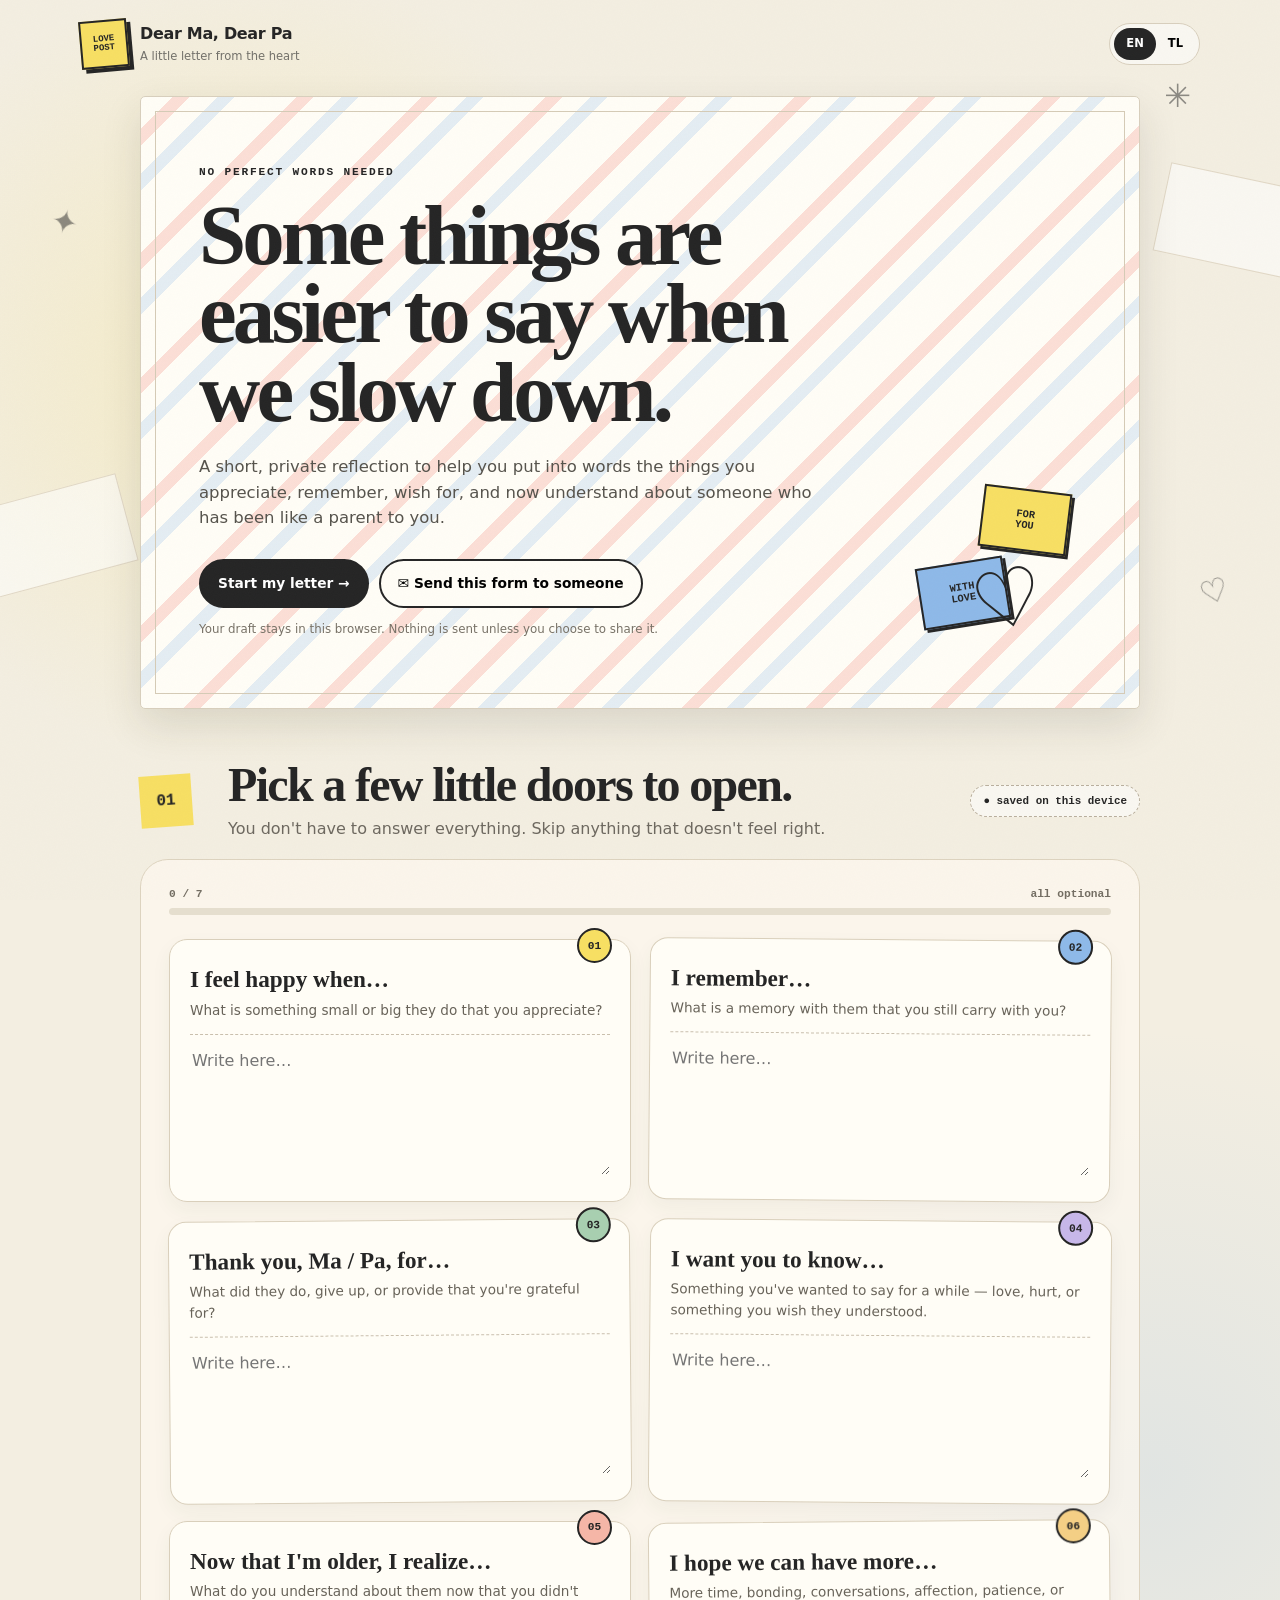
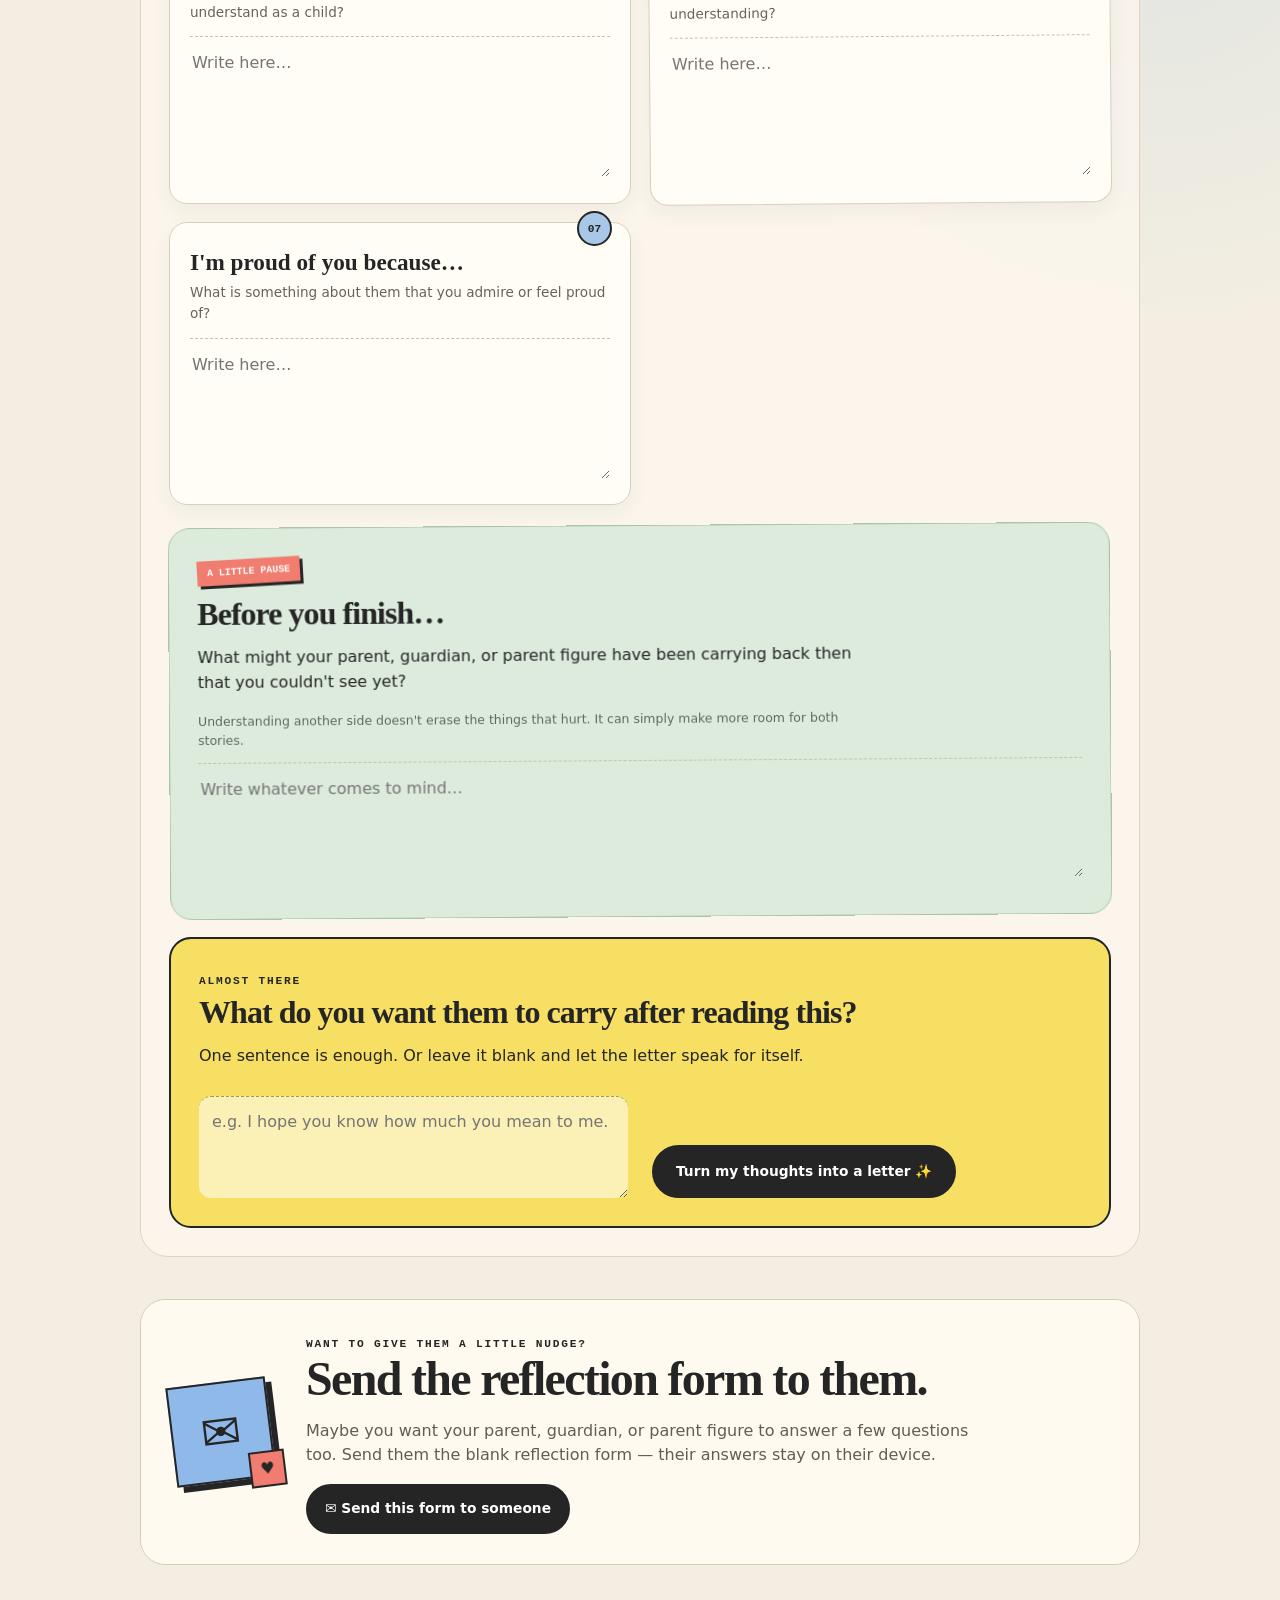
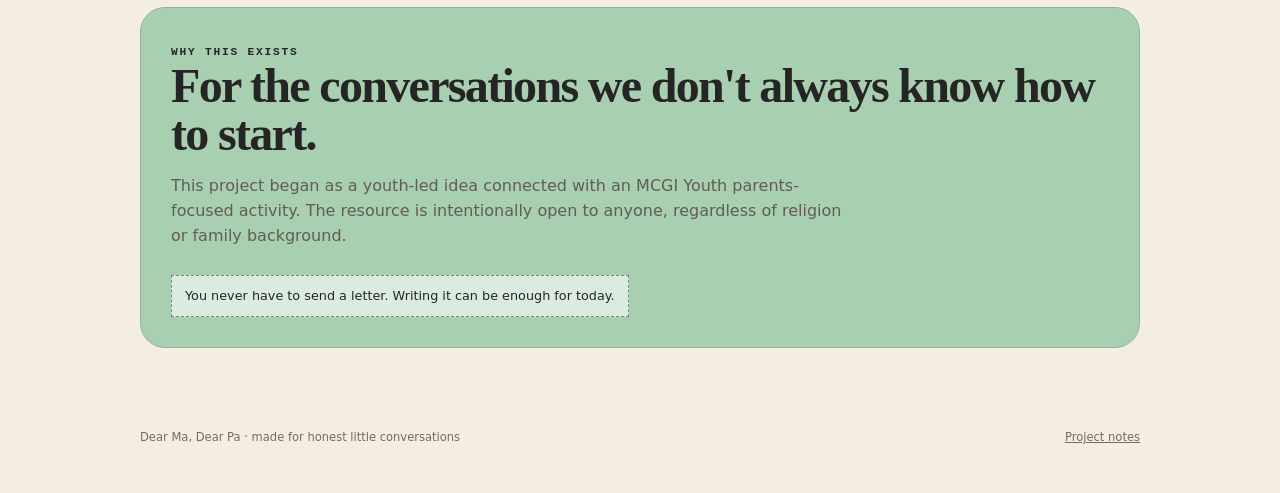
==== index.html @ 89ff3e41 "Add files via upload" ====
<!doctype html>
<html lang="en">
<head>
  <meta charset="utf-8" />
  <meta name="viewport" content="width=device-width, initial-scale=1" />
  <meta name="theme-color" content="#f7df63" />
  <meta name="description" content="A playful guided reflection for writing a heartfelt letter to a parent, guardian, or parent figure." />
  <title>Dear Ma, Dear Pa — a little letter from the heart</title>
  <link rel="stylesheet" href="styles.css" />

<style>
@media print {
  @page { size: A4; margin: 18mm; }
  html, body { background: #fff !important; color: #111 !important; }
  body * { visibility: hidden !important; }
  #result, #result *, .result-section, .result-section * { visibility: visible !important; }
  #result, .result-section {
    position: absolute !important;
    inset: 0 !important;
    width: 100% !important;
    margin: 0 !important;
    padding: 0 !important;
    background: #fff !important;
    border: 0 !important;
    box-shadow: none !important;
  }
  #result .result-head, #result .result-actions, #result .actions,
  .result-section .result-head, .result-section .result-actions, .result-section .actions {
    display: none !important;
  }
  .letter-paper, #letterOutput {
    display: block !important;
    width: 100% !important;
    min-height: 0 !important;
    margin: 0 !important;
    padding: 8mm 4mm !important;
    border: 0 !important;
    box-shadow: none !important;
    background: #fff !important;
    font-size: 12.5pt !important;
    line-height: 1.7 !important;
  }
}
</style>

</head>
<body>
  <div class="paper-scrap scrap-a"></div>
  <div class="paper-scrap scrap-b"></div>
  <div class="doodle doodle-star">✦</div>
  <div class="doodle doodle-heart">♡</div>
  <div class="doodle doodle-spark">✳</div>

  <header class="topbar">
    <a class="brand" href="#" aria-label="Dear Ma Dear Pa home">
      <span class="brand-stamp">LOVE<br>POST</span>
      <span>
        <strong>Dear Ma, Dear Pa</strong>
        <small>A little letter from the heart</small>
      </span>
    </a>
    <div class="lang-toggle" role="group" aria-label="Language">
      <button class="lang-btn active" data-lang="en">EN</button>
      <button class="lang-btn" data-lang="tl">TL</button>
    </div>
  </header>

  <main>
    <section class="hero postcard">
      <div class="postcard-lines"></div>
      <div class="hero-copy">
        <p class="eyebrow" data-i18n="eyebrow">NO PERFECT WORDS NEEDED</p>
        <h1 data-i18n="heroTitle">Some things are easier to say when we slow down.</h1>
        <p class="hero-sub" data-i18n="heroSub">
          A short, private reflection to help you put into words the things you appreciate,
          remember, wish for, and now understand about someone who has been like a parent to you.
        </p>
        <div class="hero-actions">
          <button class="btn btn-dark" id="startBtn" data-i18n="start">Start my letter →</button>
          <button class="btn btn-paper" id="shareFormBtn">✉ <span data-i18n="shareForm">Send this form to someone</span></button>
        </div>
        <p class="tiny-note" data-i18n="privacyNote">Your draft stays in this browser. Nothing is sent unless you choose to share it.</p>
      </div>
      <div class="stamp-stack" aria-hidden="true">
        <div class="mini-stamp stamp-yellow">FOR<br>YOU</div>
        <div class="mini-stamp stamp-blue">WITH<br>LOVE</div>
        <div class="scribble">♡</div>
      </div>
    </section>

    <section class="how-it-works">
      <div class="section-label">01</div>
      <div>
        <h2 data-i18n="howTitle">Pick a few little doors to open.</h2>
        <p data-i18n="howSub">You don't have to answer everything. Skip anything that doesn't feel right.</p>
      </div>
      <div class="save-pill">● <span data-i18n="savedLocally">saved on this device</span></div>
    </section>

    <section class="letter-section" id="letter">
      <div class="progress-wrap">
        <div class="progress-meta">
          <span id="progressText">0 / 7</span>
          <span data-i18n="optional">all optional</span>
        </div>
        <div class="progress"><span id="progressBar"></span></div>
      </div>

      <form id="reflectionForm" novalidate>
        <div id="promptGrid"></div>

        <div class="perspective-card">
          <div class="sticker">A LITTLE PAUSE</div>
          <h2 data-i18n="pauseTitle">Before you finish…</h2>
          <p data-i18n="pauseText">
            What might your parent, guardian, or parent figure have been carrying back then
            that you couldn't see yet?
          </p>
          <p class="soft-note" data-i18n="pauseNote">
            Understanding another side doesn't erase the things that hurt. It can simply make more room for both stories.
          </p>
          <textarea id="perspective" rows="4" maxlength="900" placeholder="Write whatever comes to mind…"></textarea>
        </div>

        <div class="finish-card">
          <div class="finish-copy">
            <span class="eyebrow" data-i18n="almost">ALMOST THERE</span>
            <h2 data-i18n="finishTitle">What do you want them to carry after reading this?</h2>
            <p data-i18n="finishSub">One sentence is enough. Or leave it blank and let the letter speak for itself.</p>
          </div>
          <textarea id="closing" rows="3" maxlength="500" placeholder="e.g. I hope you know how much you mean to me."></textarea>
          <button class="btn btn-dark big" type="button" id="makeLetterBtn" data-i18n="makeLetter">Turn my thoughts into a letter ✨</button>
        </div>
      </form>
    </section>

    <section class="result-section hidden" id="result">
      <div class="result-head">
        <div>
          <span class="eyebrow" data-i18n="yourLetter">YOUR LETTER</span>
          <h2 data-i18n="resultTitle">A few honest words, in your own voice.</h2>
        </div>
        <button class="text-btn" id="editBtn" data-i18n="edit">← Edit</button>
      </div>

      <article class="letter-paper" id="letterPaper">
        <div class="postmark">FROM<br>THE<br>HEART</div>
        <p id="letterGreeting" class="letter-greeting"></p>
        <div id="letterBody"></div>
        <p id="letterClosing" class="letter-closing"></p>
      </article>

      <div class="result-actions">
        <button class="btn btn-dark" id="copyBtn" data-i18n="copy">Copy letter</button>
        <button class="btn btn-ghost" id="printBtn" type="button">Print letter</button>
        <button class="btn btn-paper" id="shareLetterBtn">✦ <span data-i18n="shareLetter">Share letter</span></button>
        <button class="btn btn-paper" id="emailBtn">✉ <span data-i18n="emailLetter">Open email</span></button>
        <button class="btn btn-ghost" id="clearBtn" data-i18n="clear">Clear draft</button>
      </div>
      <p class="tiny-note centered" data-i18n="sendNote">Sharing uses your device's share/email options. The site does not send your letter by itself.</p>
    </section>

    <section class="send-card">
      <div class="send-illustration" aria-hidden="true">
        <span>✉</span>
        <i>♥</i>
      </div>
      <div>
        <span class="eyebrow" data-i18n="sendEyebrow">WANT TO GIVE THEM A LITTLE NUDGE?</span>
        <h2 data-i18n="sendTitle">Send the reflection form to them.</h2>
        <p data-i18n="sendText">
          Maybe you want your parent, guardian, or parent figure to answer a few questions too.
          Send them the blank reflection form — their answers stay on their device.
        </p>
        <button class="btn btn-dark" id="shareFormBtn2">✉ <span data-i18n="shareForm">Send this form to someone</span></button>
      </div>
    </section>

    <section class="about-card">
      <span class="eyebrow" data-i18n="whyEyebrow">WHY THIS EXISTS</span>
      <h2 data-i18n="whyTitle">For the conversations we don't always know how to start.</h2>
      <p data-i18n="whyText">
        This project began as a youth-led idea connected with an MCGI Youth parents-focused activity.
        The resource is intentionally open to anyone, regardless of religion or family background.
      </p>
      <div class="about-note" data-i18n="whyNote">
        You never have to send a letter. Writing it can be enough for today.
      </div>
    </section>
  </main>

  <footer>
    <p>Dear Ma, Dear Pa · <span data-i18n="footerText">made for honest little conversations</span></p>
    <p class="footer-links">
      <a href="README.md">Project notes</a>
    </p>
  </footer>

  <div class="toast" id="toast" role="status" aria-live="polite"></div>
  <script src="app.js"></script>

<script>
document.addEventListener("DOMContentLoaded", function () {
  const printBtn = document.getElementById("printBtn");
  if (printBtn) {
    printBtn.addEventListener("click", function () {
      window.print();
    });
  }
});
</script>

</body>
</html>
---- styles.css ----
:root {
  --ink: #252525;
  --paper: #fffdf6;
  --cream: #f7f1df;
  --yellow: #f7df63;
  --coral: #f07d70;
  --blue: #8eb9e8;
  --green: #a8cfb0;
  --lavender: #c7b7e9;
  --line: #d8cfbd;
  --shadow: 0 16px 40px rgba(45, 42, 33, .12);
  --radius: 22px;
}

* { box-sizing: border-box; }
html { scroll-behavior: smooth; }
body {
  margin: 0;
  color: var(--ink);
  background:
    radial-gradient(circle at 20% 10%, rgba(247,223,99,.22), transparent 25rem),
    radial-gradient(circle at 90% 40%, rgba(142,185,232,.18), transparent 28rem),
    #f3eee1;
  font-family: Inter, ui-sans-serif, system-ui, -apple-system, BlinkMacSystemFont, "Segoe UI", sans-serif;
  line-height: 1.55;
}
body:before {
  content: "";
  position: fixed; inset: 0; pointer-events: none; opacity: .12;
  background-image: url("data:image/svg+xml,%3Csvg width='120' height='120' xmlns='http://www.w3.org/2000/svg'%3E%3Cfilter id='n'%3E%3CfeTurbulence type='fractalNoise' baseFrequency='.85' numOctaves='2' stitchTiles='stitch'/%3E%3C/filter%3E%3Crect width='100%25' height='100%25' filter='url(%23n)' opacity='.18'/%3E%3C/svg%3E");
  z-index: 20;
}
button, textarea { font: inherit; }
button { cursor: pointer; }

.topbar {
  width: min(1120px, calc(100% - 32px));
  margin: 20px auto 0;
  display: flex; justify-content: space-between; align-items: center; gap: 20px;
}
.brand { display: flex; align-items: center; gap: 12px; color: inherit; text-decoration: none; }
.brand strong { display:block; font-size: 1rem; letter-spacing: -.02em; }
.brand small { display:block; font-size: .72rem; opacity:.62; margin-top:2px; }
.brand-stamp {
  width: 48px; height: 48px; display:grid; place-items:center; text-align:center;
  border: 2px solid var(--ink); transform: rotate(-5deg);
  background: var(--yellow); font: 800 .56rem/1.05 ui-monospace, SFMono-Regular, monospace;
  box-shadow: 4px 4px 0 var(--ink);
}
.lang-toggle {
  display:flex; background:#fff8; border:1px solid #d8cfbd; border-radius:999px; padding:4px;
}
.lang-btn {
  border:0; background:transparent; padding:7px 12px; border-radius:999px; font-size:.72rem; font-weight:800;
}
.lang-btn.active { background:var(--ink); color:white; }

main { width:min(1000px, calc(100% - 32px)); margin: 28px auto 70px; }
.postcard {
  position:relative; min-height: 500px; overflow:hidden; padding: 58px;
  border: 1px solid #d8cfbd; border-radius: 5px; box-shadow: var(--shadow);
  background: var(--paper);
}
.postcard:before {
  content:""; position:absolute; inset:0;
  background: repeating-linear-gradient(135deg, transparent 0 22px, rgba(240,125,112,.85) 22px 34px, transparent 34px 54px, rgba(142,185,232,.85) 54px 66px, transparent 66px 88px);
  opacity:.28; clip-path: inset(0 0 0 0);
  pointer-events:none;
}
.postcard:after {
  content:""; position:absolute; inset:14px; border:1px solid #d5cbb6; pointer-events:none;
}
.hero-copy { position:relative; z-index:2; max-width:680px; }
.eyebrow { font: 800 .7rem/1.2 ui-monospace, SFMono-Regular, monospace; letter-spacing:.16em; }
.hero h1, h1 {
  font-family: Georgia, "Times New Roman", serif; font-weight:700; letter-spacing:-.045em;
}
.hero h1 { font-size:clamp(2.7rem, 7vw, 5.3rem); line-height:.93; margin:16px 0 22px; max-width:760px; }
.hero-sub { max-width:620px; font-size:1.03rem; color:#56534c; }
.hero-actions, .result-actions { display:flex; flex-wrap:wrap; gap:10px; margin-top:28px; }
.btn {
  border:2px solid var(--ink); border-radius:999px; padding:12px 17px; font-weight:800; font-size:.86rem;
  transition:transform .16s ease, box-shadow .16s ease, background .16s ease;
}
.btn:hover { transform:translate(-2px,-2px); box-shadow:4px 4px 0 var(--ink); }
.btn-dark { background:var(--ink); color:white; }
.btn-paper { background:#fffdf6; }
.btn-ghost { border:1px solid #bbb3a4; background:transparent; color:#5d594f; }
.btn.big { padding:14px 22px; margin-top:10px; }
.tiny-note { font-size:.74rem; color:#777166; margin-top:12px; }
.centered { text-align:center; }
.stamp-stack { position:absolute; right:70px; bottom:54px; width:150px; height:170px; z-index:2; }
.mini-stamp { position:absolute; width:88px; height:62px; display:grid; place-items:center; text-align:center; border:2px solid var(--ink); font:800 .65rem/1.05 ui-monospace, monospace; box-shadow:3px 3px 0 var(--ink); }
.stamp-yellow { background:var(--yellow); transform:rotate(7deg); right:0; top:5px; }
.stamp-blue { background:var(--blue); transform:rotate(-9deg); left:0; bottom:30px; }
.scribble { position:absolute; right:25px; bottom:-8px; font-size:5rem; transform:rotate(-12deg); }

.how-it-works {
  margin:52px 0 18px; display:grid; grid-template-columns:70px 1fr auto; gap:18px; align-items:center;
}
.section-label { font:800 1rem ui-monospace,monospace; background:var(--yellow); width:52px; height:52px; display:grid; place-items:center; transform:rotate(-4deg); }
.how-it-works h2, .send-card h2, .about-card h2 { margin:0; font-family:Georgia,serif; font-size:clamp(1.8rem,4vw,3rem); line-height:1; letter-spacing:-.035em; }
.how-it-works p { margin:.45rem 0 0; color:#6d685f; }
.save-pill { font:800 .68rem ui-monospace,monospace; padding:9px 12px; border:1px dashed #b9af9d; border-radius:999px; background:#fff8; }

.letter-section { background:#fffaf0aa; border:1px solid #ddd3bf; border-radius:28px; padding:28px; }
.progress-meta { display:flex; justify-content:space-between; font:700 .7rem ui-monospace,monospace; color:#736d62; }
.progress { height:7px; background:#e5dece; border-radius:99px; overflow:hidden; margin-top:8px; }
.progress span { display:block; height:100%; width:0; background:var(--coral); transition:width .25s ease; }

#promptGrid { display:grid; grid-template-columns:repeat(2, minmax(0,1fr)); gap:18px; margin-top:24px; }
.prompt-card {
  position:relative; background:var(--paper); border:1px solid #d9cfbb; border-radius:18px; padding:23px 20px 18px;
  box-shadow: 0 8px 20px rgba(45,42,33,.05);
}
.prompt-card:nth-child(2n) { transform:rotate(.5deg); }
.prompt-card:nth-child(3n) { transform:rotate(-.5deg); }
.prompt-number {
  position:absolute; top:-12px; right:18px; width:35px; height:35px; border-radius:50%;
  display:grid; place-items:center; background:var(--yellow); border:2px solid var(--ink); font:800 .7rem ui-monospace,monospace;
}
.prompt-card:nth-child(2) .prompt-number { background:var(--blue); }
.prompt-card:nth-child(3) .prompt-number { background:var(--green); }
.prompt-card:nth-child(4) .prompt-number { background:var(--lavender); }
.prompt-card:nth-child(5) .prompt-number { background:#f5b6a7; }
.prompt-card:nth-child(6) .prompt-number { background:#f4cf85; }
.prompt-card:nth-child(7) .prompt-number { background:#a9c7e7; }
.prompt-title { font:800 1.45rem/1.05 Georgia,serif; margin:4px 0 8px; }
.prompt-hint { margin:0 0 13px; color:#686359; font-size:.85rem; }
.prompt-card textarea, .perspective-card textarea, .finish-card textarea {
  width:100%; resize:vertical; min-height:120px; border:0; border-top:1px dashed #c9bfad; padding:14px 2px 2px;
  background:transparent; outline:none; color:var(--ink);
}
.prompt-card textarea:focus, .perspective-card textarea:focus, .finish-card textarea:focus { border-top-color:var(--ink); }

.perspective-card {
  position:relative; margin-top:20px; padding:28px; border-radius:22px; background:#dcebdc; border:1px solid #abc4ae;
  transform:rotate(-.4deg);
}
.sticker {
  display:inline-block; background:var(--coral); color:white; padding:7px 10px; font:800 .62rem ui-monospace,monospace;
  transform:rotate(-3deg); box-shadow:3px 3px 0 var(--ink); margin-bottom:10px;
}
.perspective-card h2, .finish-card h2 { margin:4px 0 7px; font:800 2rem/1 Georgia,serif; letter-spacing:-.03em; }
.perspective-card p { max-width:680px; }
.soft-note { font-size:.78rem; color:#5d6c5e; }
.finish-card {
  margin-top:20px; padding:28px; border:2px solid var(--ink); border-radius:22px; background:var(--yellow);
  display:grid; grid-template-columns:1fr 1fr; gap:12px 24px; align-items:end;
}
.finish-card .finish-copy { grid-column:1 / -1; }
.finish-card textarea { border-top-color:#a99748; background:#fff8; border-radius:12px; padding:13px; min-height:90px; }
.finish-card .big { justify-self:start; }

.result-section { margin-top:34px; }
.result-section.hidden { display:none; }
.result-head { display:flex; justify-content:space-between; align-items:end; gap:20px; margin-bottom:18px; }
.result-head h2 { margin:6px 0 0; font:800 clamp(2rem,5vw,3.4rem)/.95 Georgia,serif; letter-spacing:-.04em; }
.text-btn { border:0; background:transparent; font-weight:800; color:#686157; }

.letter-paper {
  position:relative; max-width:780px; margin:auto; min-height:500px; padding:68px 74px;
  background:var(--paper); border:1px solid #d7ccb6; box-shadow:var(--shadow);
  background-image:linear-gradient(rgba(142,185,232,.15) 1px, transparent 1px); background-size:100% 31px;
}
.letter-paper:before {
  content:""; position:absolute; left:0; top:0; bottom:0; width:8px;
  background:repeating-linear-gradient(180deg,var(--coral) 0 18px,var(--paper) 18px 36px,var(--blue) 36px 54px,var(--paper) 54px 72px);
}
.postmark {
  position:absolute; right:28px; top:26px; width:75px; height:75px; border:2px dashed #8b8170; border-radius:50%;
  display:grid; place-items:center; text-align:center; font:800 .53rem/1 ui-monospace,monospace; transform:rotate(10deg); opacity:.65;
}
.letter-greeting { font:700 1.1rem/1.3 Georgia,serif; margin:0 0 20px; }
#letterBody p { margin:0 0 18px; font-size:1.02rem; }
.letter-closing { margin-top:30px; font:700 1.05rem/1.5 Georgia,serif; white-space:pre-line; }

.send-card, .about-card {
  margin-top:42px; padding:30px; border:1px solid #d6ccb9; border-radius:25px; background:#fffaf0;
  display:grid; grid-template-columns:110px 1fr; gap:25px; align-items:center;
}
.send-illustration {
  width:100px; height:100px; background:var(--blue); border:2px solid var(--ink); transform:rotate(-7deg);
  display:grid; place-items:center; position:relative; box-shadow:6px 6px 0 var(--ink);
}
.send-illustration span { font-size:3rem; }
.send-illustration i { position:absolute; right:-12px; bottom:-12px; background:var(--coral); border:2px solid var(--ink); width:36px;height:36px;display:grid;place-items:center; font-style:normal; }
.send-card p, .about-card p { color:#625d54; max-width:680px; }
.about-card { display:block; background:var(--green); border-color:#8fb498; }
.about-note { display:inline-block; margin-top:10px; background:#fff9; border:1px dashed #748e79; padding:10px 13px; font-size:.8rem; }

footer { width:min(1000px, calc(100% - 32px)); margin:0 auto 35px; display:flex; justify-content:space-between; gap:15px; font-size:.72rem; color:#746d61; }
.footer-links a { color:inherit; }

.paper-scrap { position:fixed; z-index:-1; width:180px; height:90px; background:#fff8; border:1px solid #e1d8c6; }
.scrap-a { left:-50px; top:55%; transform:rotate(-15deg); }
.scrap-b { right:-60px; top:20%; transform:rotate(12deg); }
.doodle { position:fixed; pointer-events:none; opacity:.5; font-size:2rem; }
.doodle-star { left:4%; top:22%; transform:rotate(14deg); }
.doodle-heart { right:4%; top:63%; transform:rotate(-18deg); }
.doodle-spark { right:7%; top:8%; }

.toast {
  position:fixed; left:50%; bottom:24px; transform:translate(-50%, 20px); opacity:0; pointer-events:none;
  background:var(--ink); color:#fff; padding:10px 15px; border-radius:999px; font-size:.8rem; z-index:50; transition:.22s;
}
.toast.show { opacity:1; transform:translate(-50%,0); }

@media (max-width: 760px) {
  .topbar { margin-top:14px; }
  .postcard { padding:42px 25px; min-height:570px; }
  .postcard:after { inset:10px; }
  .stamp-stack { right:28px; bottom:25px; transform:scale(.82); transform-origin:bottom right; }
  .hero h1 { font-size:3.25rem; }
  .how-it-works { grid-template-columns:52px 1fr; }
  .save-pill { grid-column:2; justify-self:start; }
  #promptGrid { grid-template-columns:1fr; }
  .finish-card { grid-template-columns:1fr; }
  .finish-card .finish-copy { grid-column:auto; }
  .letter-paper { padding:58px 35px 45px 45px; }
  .send-card { grid-template-columns:1fr; }
  .send-illustration { width:80px; height:80px; }
  footer { flex-direction:column; }
}
@media (max-width: 430px) {
  main, .topbar, footer { width:min(100% - 20px, 1000px); }
  .postcard { padding:38px 20px; }
  .hero h1 { font-size:2.7rem; }
  .hero-sub { font-size:.92rem; }
  .letter-section { padding:16px; }
  .letter-paper { padding:54px 24px 40px 34px; }
}

/* Extra mobile polish */
html, body { overflow-x: hidden; }
input, textarea { font-size: 16px; } /* prevents iOS Safari zoom */
.recipient-card {
  margin-top: 24px;
  padding: 18px 20px;
  background: #fffdf6;
  border: 1px dashed #cfc4af;
  border-radius: 16px;
}
.recipient-card label {
  display:block;
  font: 800 .75rem ui-monospace, monospace;
  letter-spacing:.04em;
  margin-bottom:8px;
}
.recipient-card input {
  width:100%;
  border:0;
  border-bottom:2px solid #d2c8b6;
  background:transparent;
  outline:0;
  padding:8px 2px;
  color:var(--ink);
}
.recipient-card input:focus { border-bottom-color:var(--ink); }
.field-note { display:block; margin-top:7px; font-size:.72rem; color:#7a7368; }

@media (max-width: 600px) {
  .topbar { align-items:flex-start; }
  .brand-stamp { width:42px; height:42px; font-size:.5rem; box-shadow:3px 3px 0 var(--ink); }
  .brand strong { font-size:.9rem; }
  .brand small { font-size:.64rem; max-width:150px; }
  .lang-toggle { flex-shrink:0; }
  .lang-btn { padding:7px 10px; }

  .postcard {
    min-height: 610px;
    padding: 34px 20px 145px;
  }
  .postcard:before { opacity:.2; }
  .hero h1 { font-size: clamp(2.55rem, 13vw, 3.5rem); }
  .hero-sub { font-size:.9rem; line-height:1.55; }
  .hero-actions { align-items:stretch; }
  .hero-actions .btn { width:100%; text-align:center; }
  .stamp-stack { right:18px; bottom:18px; transform:scale(.72); }

  .how-it-works { margin-top:36px; gap:12px; }
  .how-it-works h2 { font-size:1.8rem; }
  .how-it-works p { font-size:.86rem; }
  .save-pill { grid-column:1 / -1; }

  .letter-section { border-radius:20px; padding:14px; }
  #promptGrid { gap:14px; }
  .prompt-card { padding:22px 16px 14px; }
  .prompt-title { font-size:1.3rem; padding-right:30px; }
  .prompt-hint { font-size:.8rem; }
  .prompt-card textarea { min-height:105px; }

  .perspective-card, .finish-card { padding:20px; border-radius:18px; }
  .perspective-card h2, .finish-card h2 { font-size:1.65rem; }

  .finish-card .btn { width:100%; text-align:center; }

  .result-head { align-items:flex-start; }
  .result-head h2 { font-size:2.15rem; }
  .letter-paper { min-height:0; font-size:.95rem; }
  .result-actions .btn { flex:1 1 calc(50% - 10px); }
  .result-actions .btn-ghost { flex-basis:100%; }

  .send-card, .about-card { margin-top:28px; padding:22px; }
  .send-card h2, .about-card h2 { font-size:2rem; }
}

@media (max-width: 360px) {
  .topbar { width:calc(100% - 16px); }
  main { width:calc(100% - 16px); }
  .brand small { display:none; }
  .hero h1 { font-size:2.35rem; }
  .postcard { padding-left:16px; padding-right:16px; }
  .result-actions .btn { flex-basis:100%; }
}
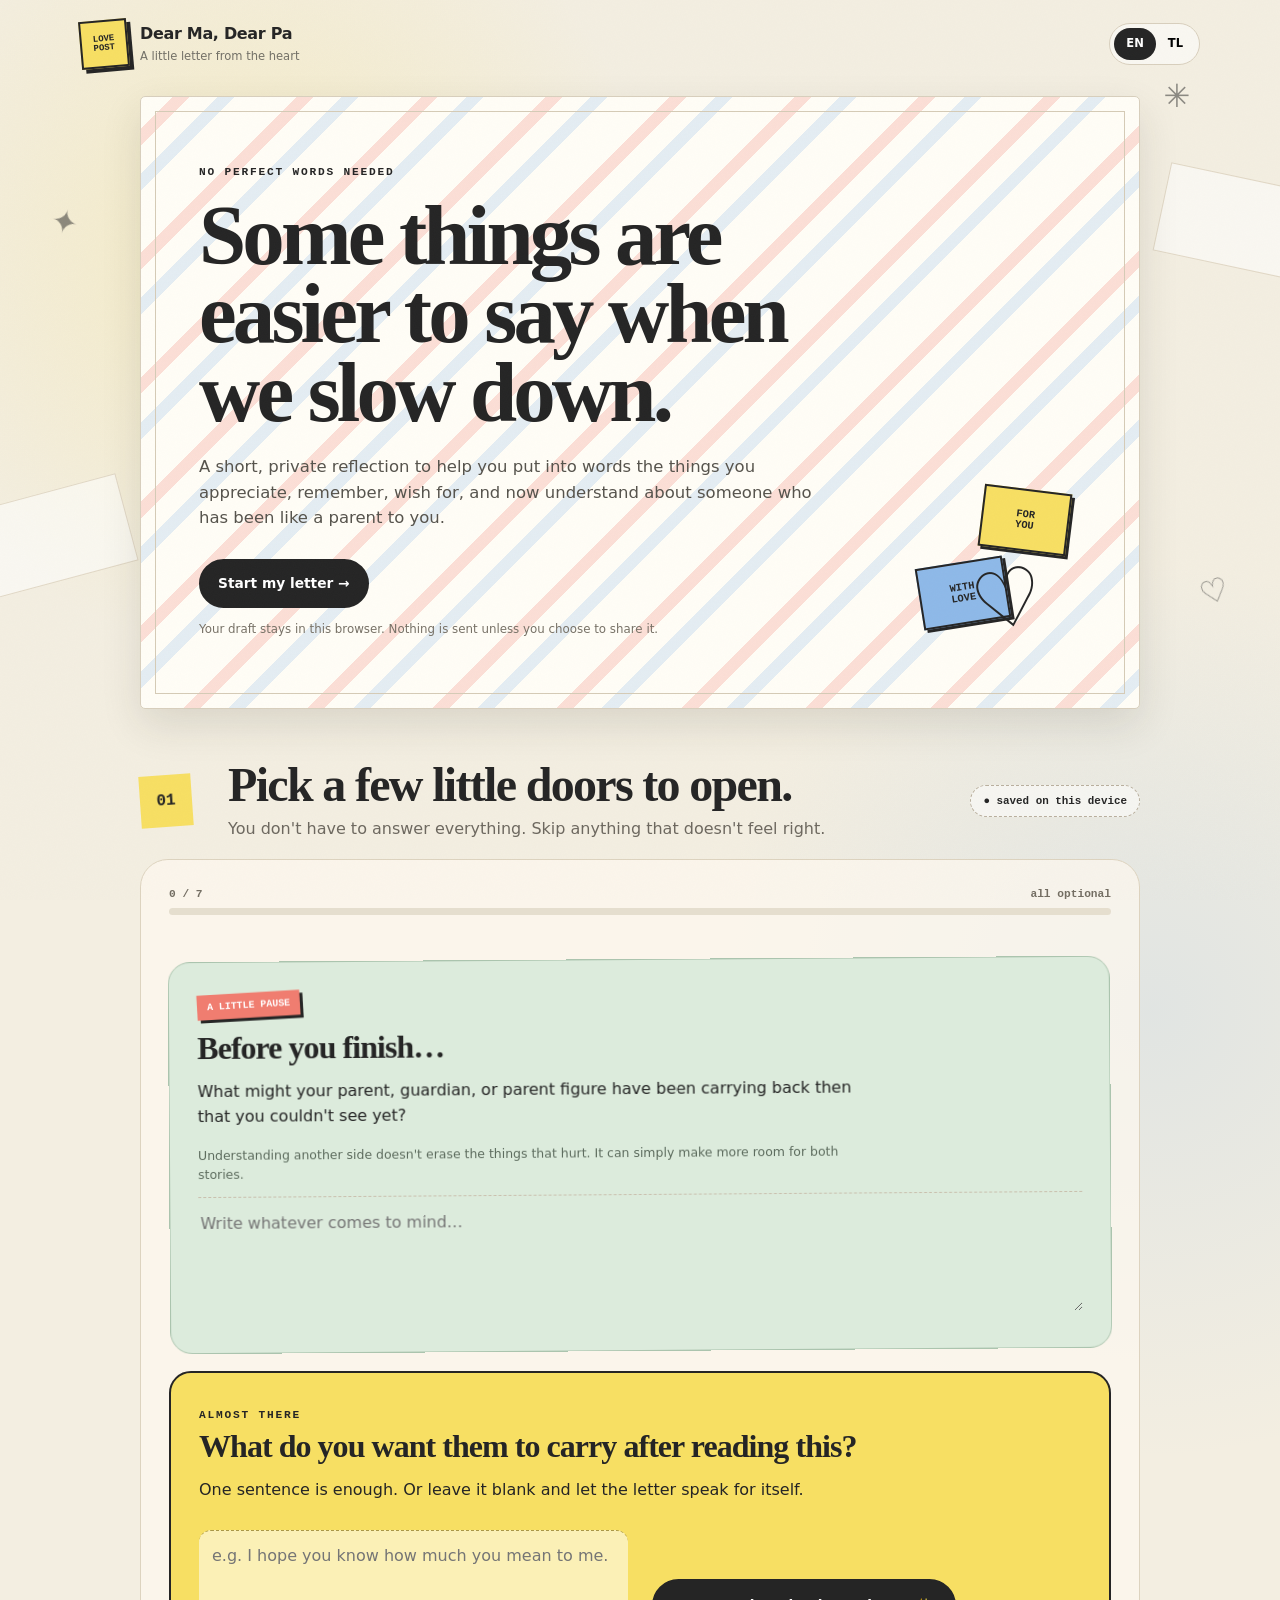
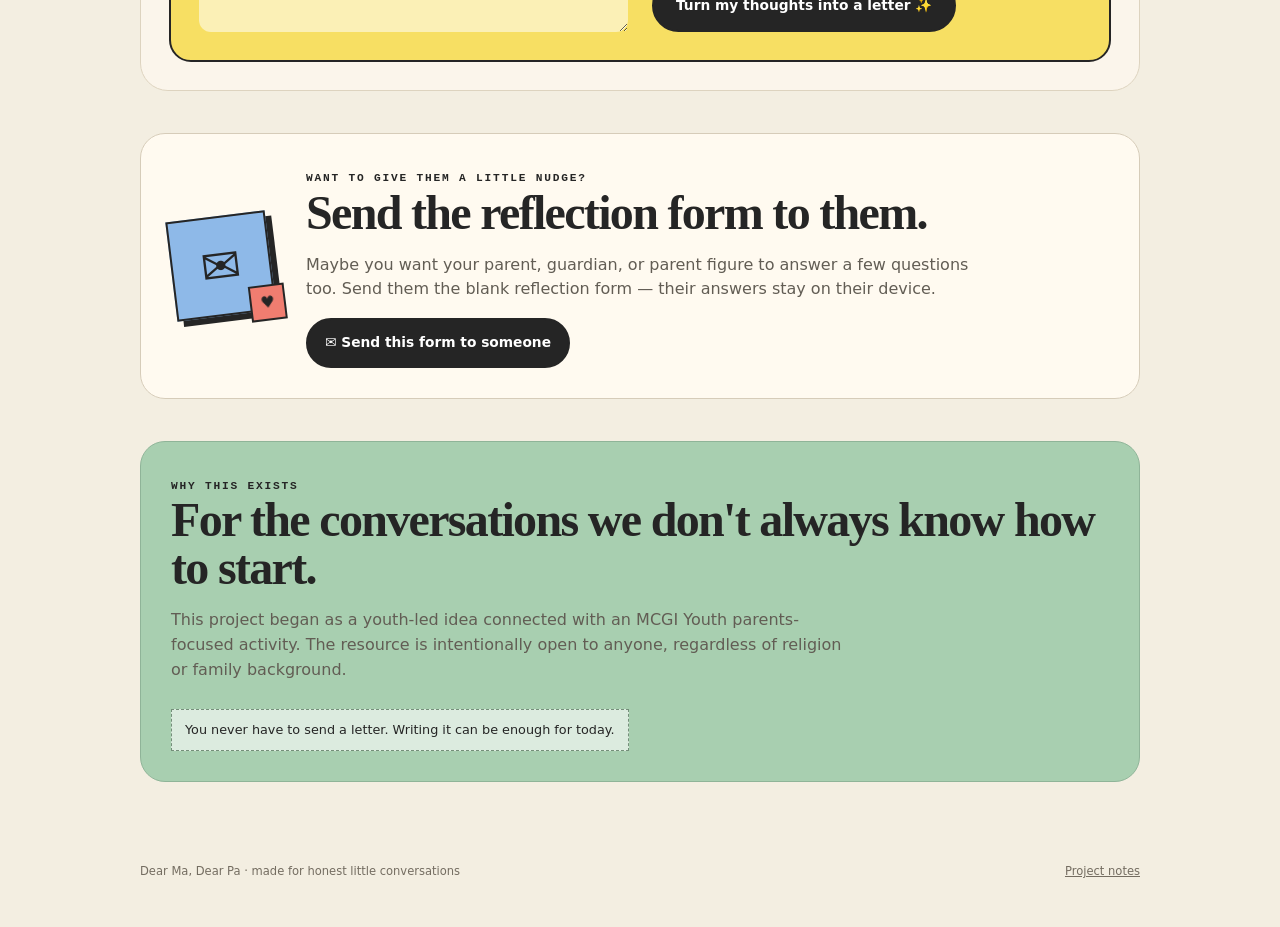
==== commit 9dd0f69e: "Remove share form button from index.html" ====
--- a/index.html
+++ b/index.html
@@ -77,7 +77,6 @@
         </p>
         <div class="hero-actions">
           <button class="btn btn-dark" id="startBtn" data-i18n="start">Start my letter →</button>
-          <button class="btn btn-paper" id="shareFormBtn">✉ <span data-i18n="shareForm">Send this form to someone</span></button>
         </div>
         <p class="tiny-note" data-i18n="privacyNote">Your draft stays in this browser. Nothing is sent unless you choose to share it.</p>
       </div>
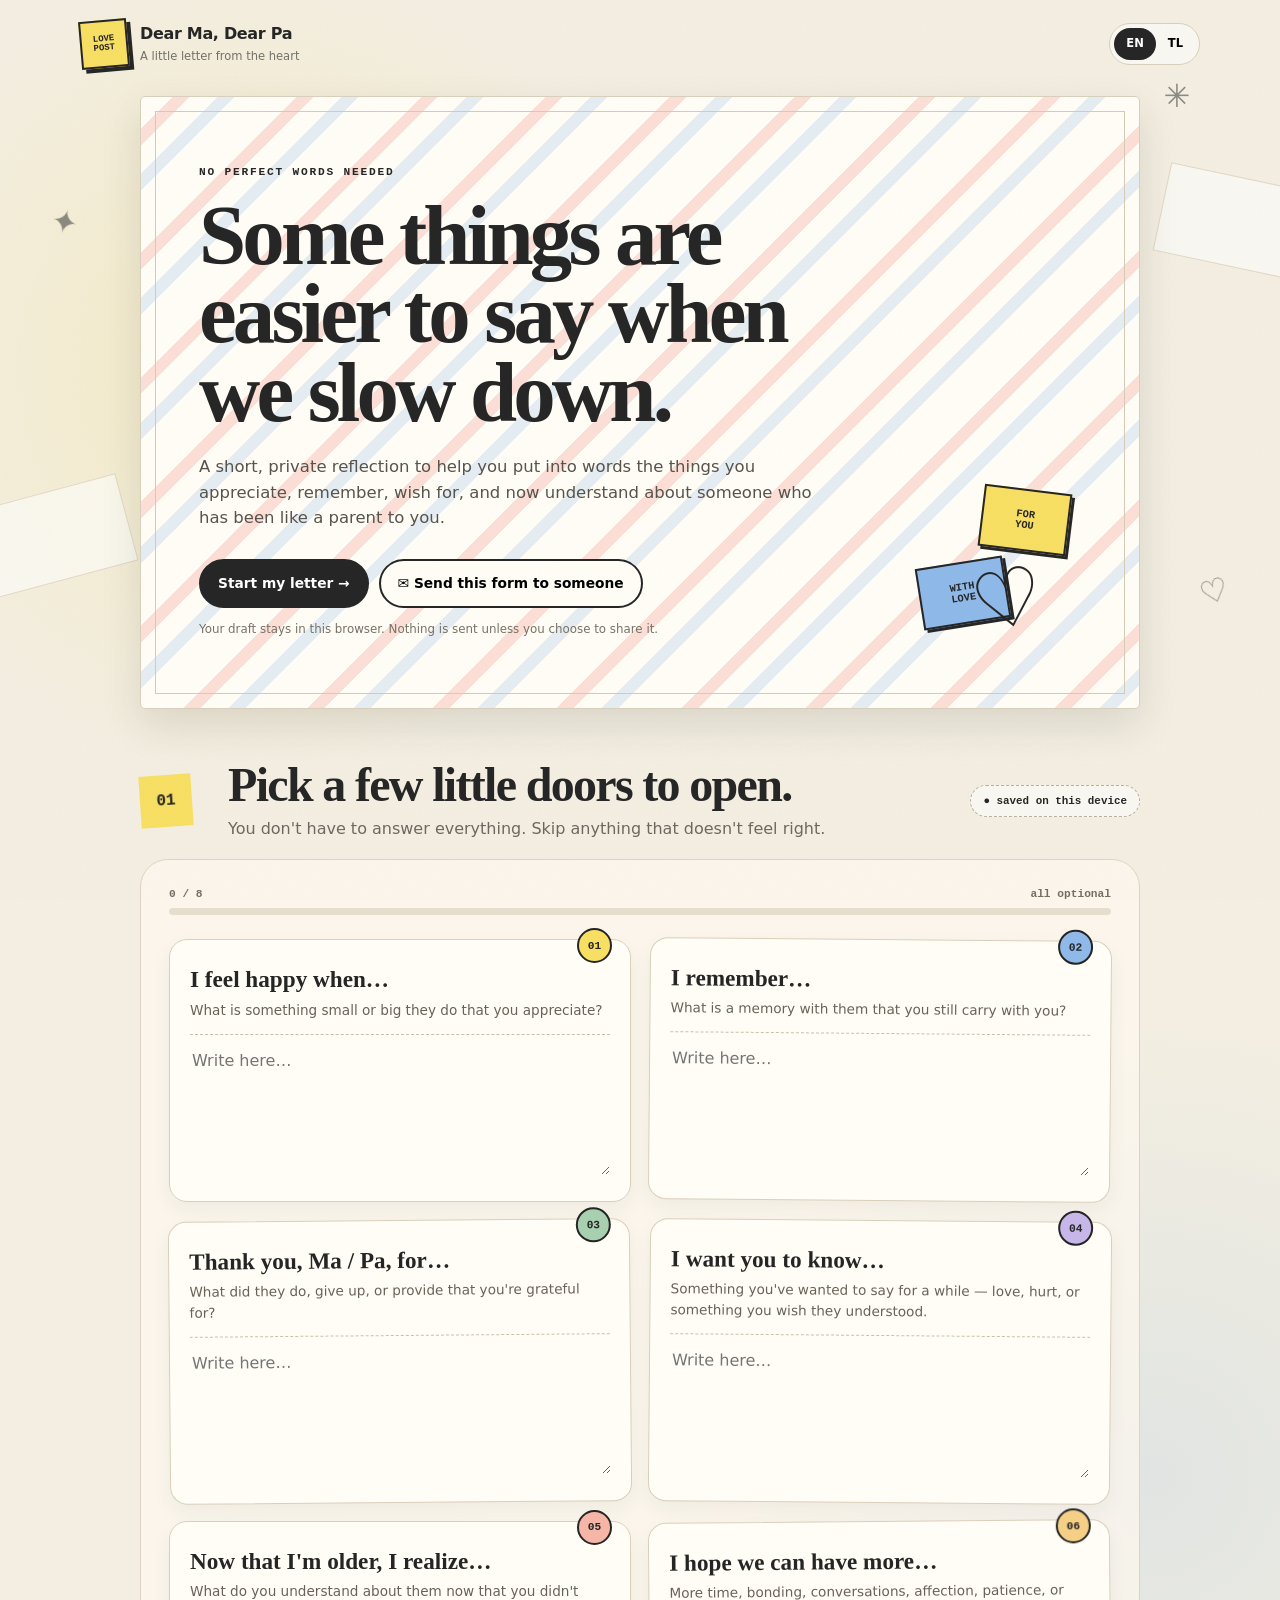
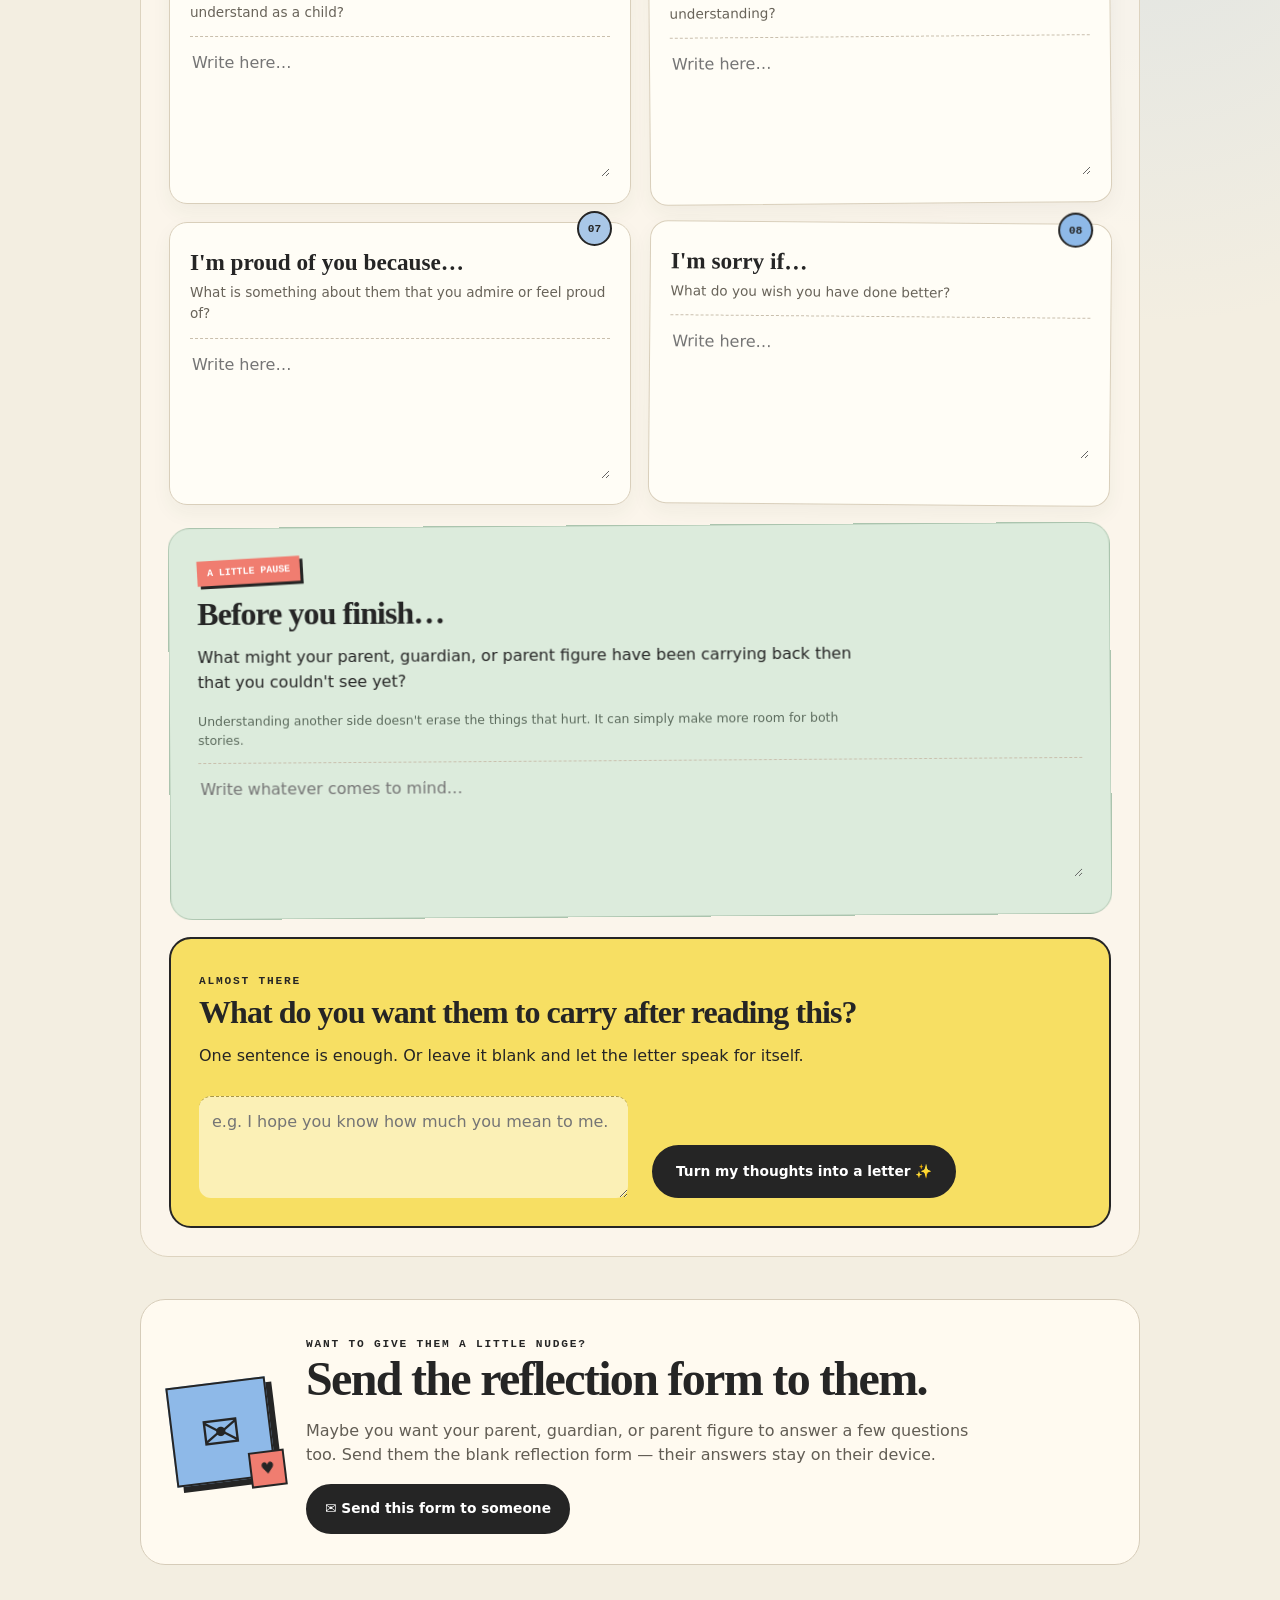
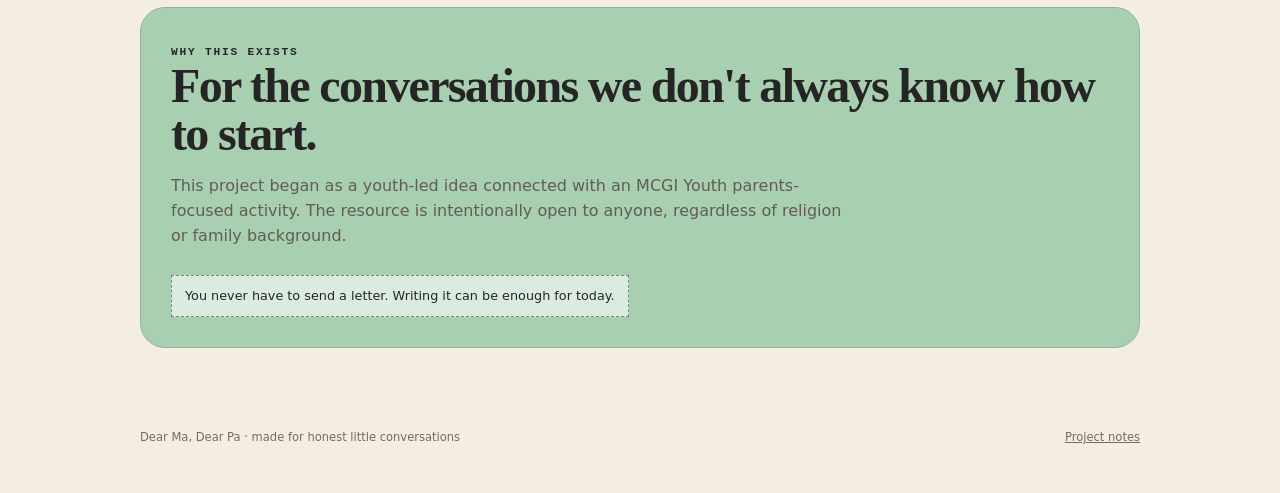
==== commit 8e77a950: "Update index.html" ====
--- a/index.html
+++ b/index.html
@@ -7,42 +7,6 @@
   <meta name="description" content="A playful guided reflection for writing a heartfelt letter to a parent, guardian, or parent figure." />
   <title>Dear Ma, Dear Pa — a little letter from the heart</title>
   <link rel="stylesheet" href="styles.css" />
-
-<style>
-@media print {
-  @page { size: A4; margin: 18mm; }
-  html, body { background: #fff !important; color: #111 !important; }
-  body * { visibility: hidden !important; }
-  #result, #result *, .result-section, .result-section * { visibility: visible !important; }
-  #result, .result-section {
-    position: absolute !important;
-    inset: 0 !important;
-    width: 100% !important;
-    margin: 0 !important;
-    padding: 0 !important;
-    background: #fff !important;
-    border: 0 !important;
-    box-shadow: none !important;
-  }
-  #result .result-head, #result .result-actions, #result .actions,
-  .result-section .result-head, .result-section .result-actions, .result-section .actions {
-    display: none !important;
-  }
-  .letter-paper, #letterOutput {
-    display: block !important;
-    width: 100% !important;
-    min-height: 0 !important;
-    margin: 0 !important;
-    padding: 8mm 4mm !important;
-    border: 0 !important;
-    box-shadow: none !important;
-    background: #fff !important;
-    font-size: 12.5pt !important;
-    line-height: 1.7 !important;
-  }
-}
-</style>
-
 </head>
 <body>
   <div class="paper-scrap scrap-a"></div>
@@ -77,6 +41,7 @@
         </p>
         <div class="hero-actions">
           <button class="btn btn-dark" id="startBtn" data-i18n="start">Start my letter →</button>
+          <button class="btn btn-paper" id="shareFormBtn">✉ <span data-i18n="shareForm">Send this form to someone</span></button>
         </div>
         <p class="tiny-note" data-i18n="privacyNote">Your draft stays in this browser. Nothing is sent unless you choose to share it.</p>
       </div>
@@ -99,7 +64,7 @@
     <section class="letter-section" id="letter">
       <div class="progress-wrap">
         <div class="progress-meta">
-          <span id="progressText">0 / 7</span>
+          <span id="progressText">0 / 8</span>
           <span data-i18n="optional">all optional</span>
         </div>
         <div class="progress"><span id="progressBar"></span></div>
@@ -151,7 +116,6 @@
 
       <div class="result-actions">
         <button class="btn btn-dark" id="copyBtn" data-i18n="copy">Copy letter</button>
-        <button class="btn btn-ghost" id="printBtn" type="button">Print letter</button>
         <button class="btn btn-paper" id="shareLetterBtn">✦ <span data-i18n="shareLetter">Share letter</span></button>
         <button class="btn btn-paper" id="emailBtn">✉ <span data-i18n="emailLetter">Open email</span></button>
         <button class="btn btn-ghost" id="clearBtn" data-i18n="clear">Clear draft</button>
@@ -197,17 +161,5 @@
 
   <div class="toast" id="toast" role="status" aria-live="polite"></div>
   <script src="app.js"></script>
-
-<script>
-document.addEventListener("DOMContentLoaded", function () {
-  const printBtn = document.getElementById("printBtn");
-  if (printBtn) {
-    printBtn.addEventListener("click", function () {
-      window.print();
-    });
-  }
-});
-</script>
-
 </body>
 </html>
--- a/styles.css
+++ b/styles.css
@@ -125,6 +125,7 @@
 .prompt-card:nth-child(5) .prompt-number { background:#f5b6a7; }
 .prompt-card:nth-child(6) .prompt-number { background:#f4cf85; }
 .prompt-card:nth-child(7) .prompt-number { background:#a9c7e7; }
+.prompt-card:nth-child(8) .prompt-number { background:var(--blue); }
 .prompt-title { font:800 1.45rem/1.05 Georgia,serif; margin:4px 0 8px; }
 .prompt-hint { margin:0 0 13px; color:#686359; font-size:.85rem; }
 .prompt-card textarea, .perspective-card textarea, .finish-card textarea {
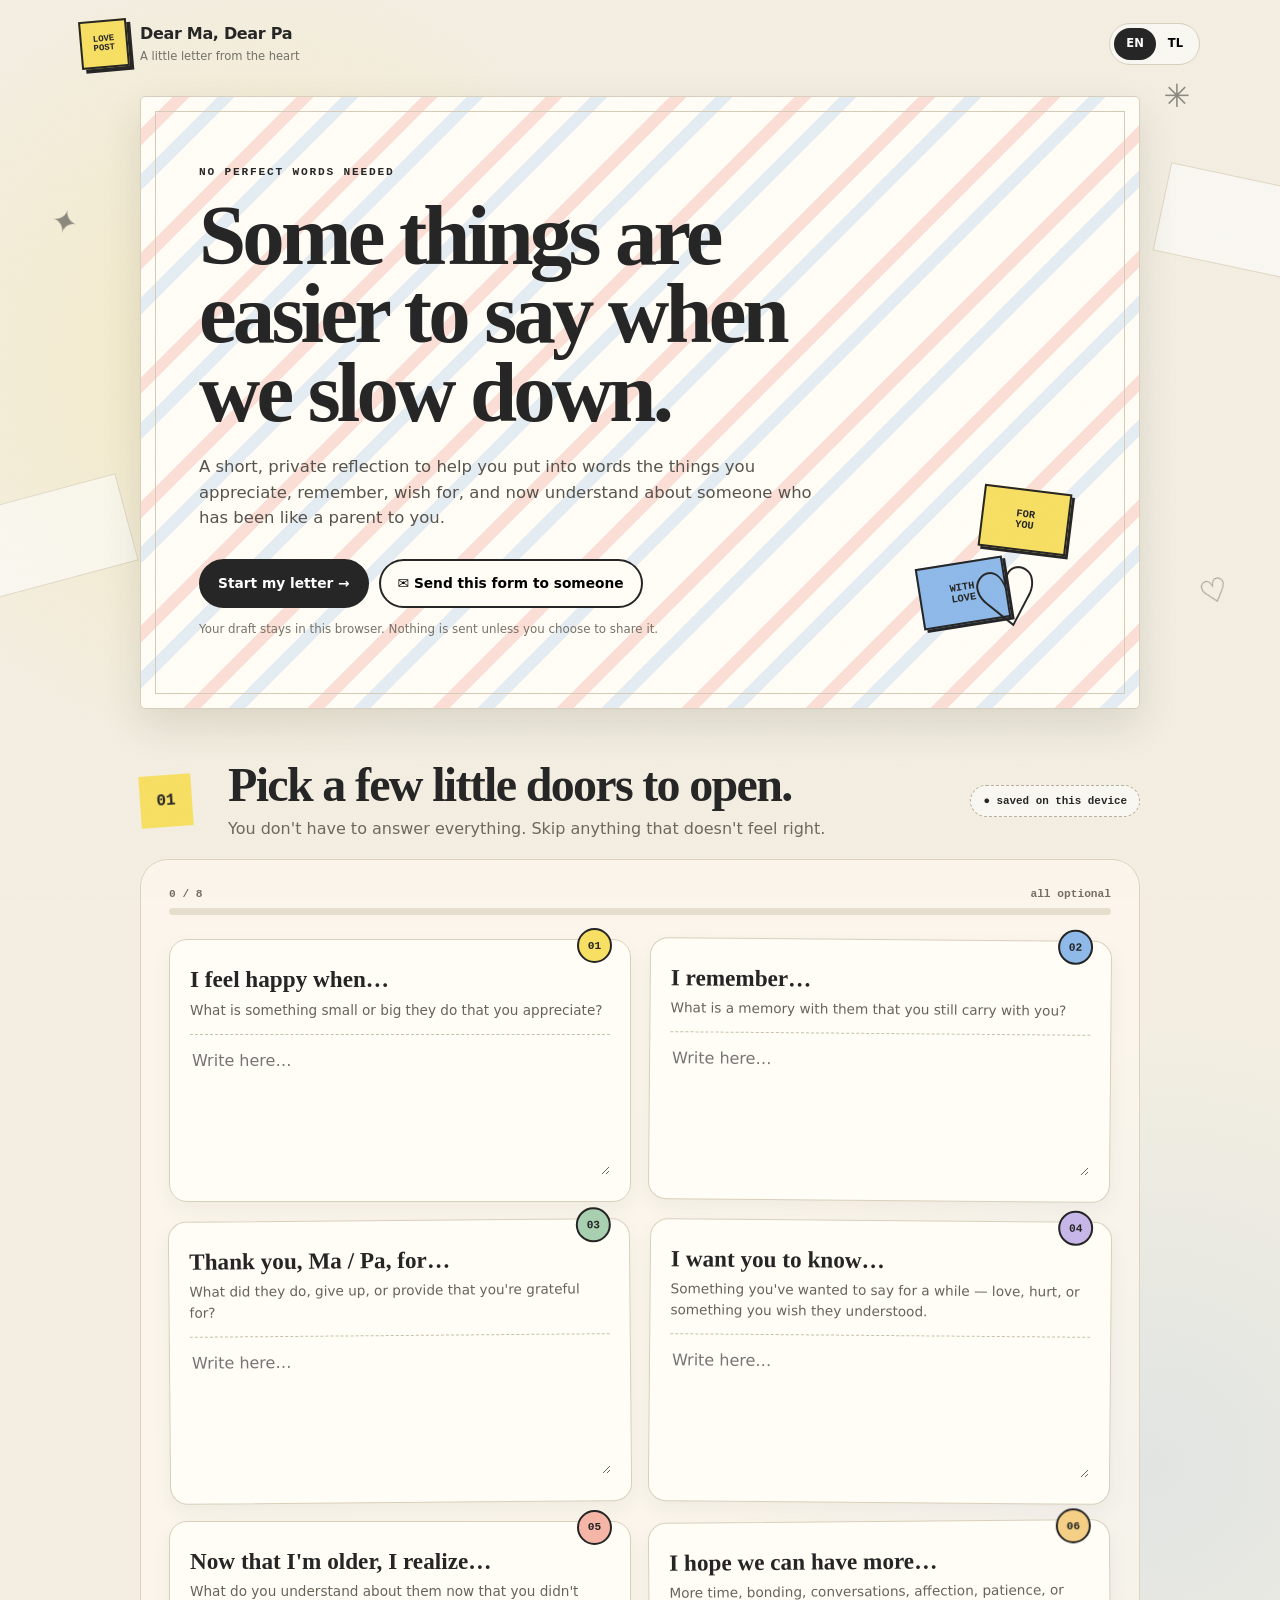
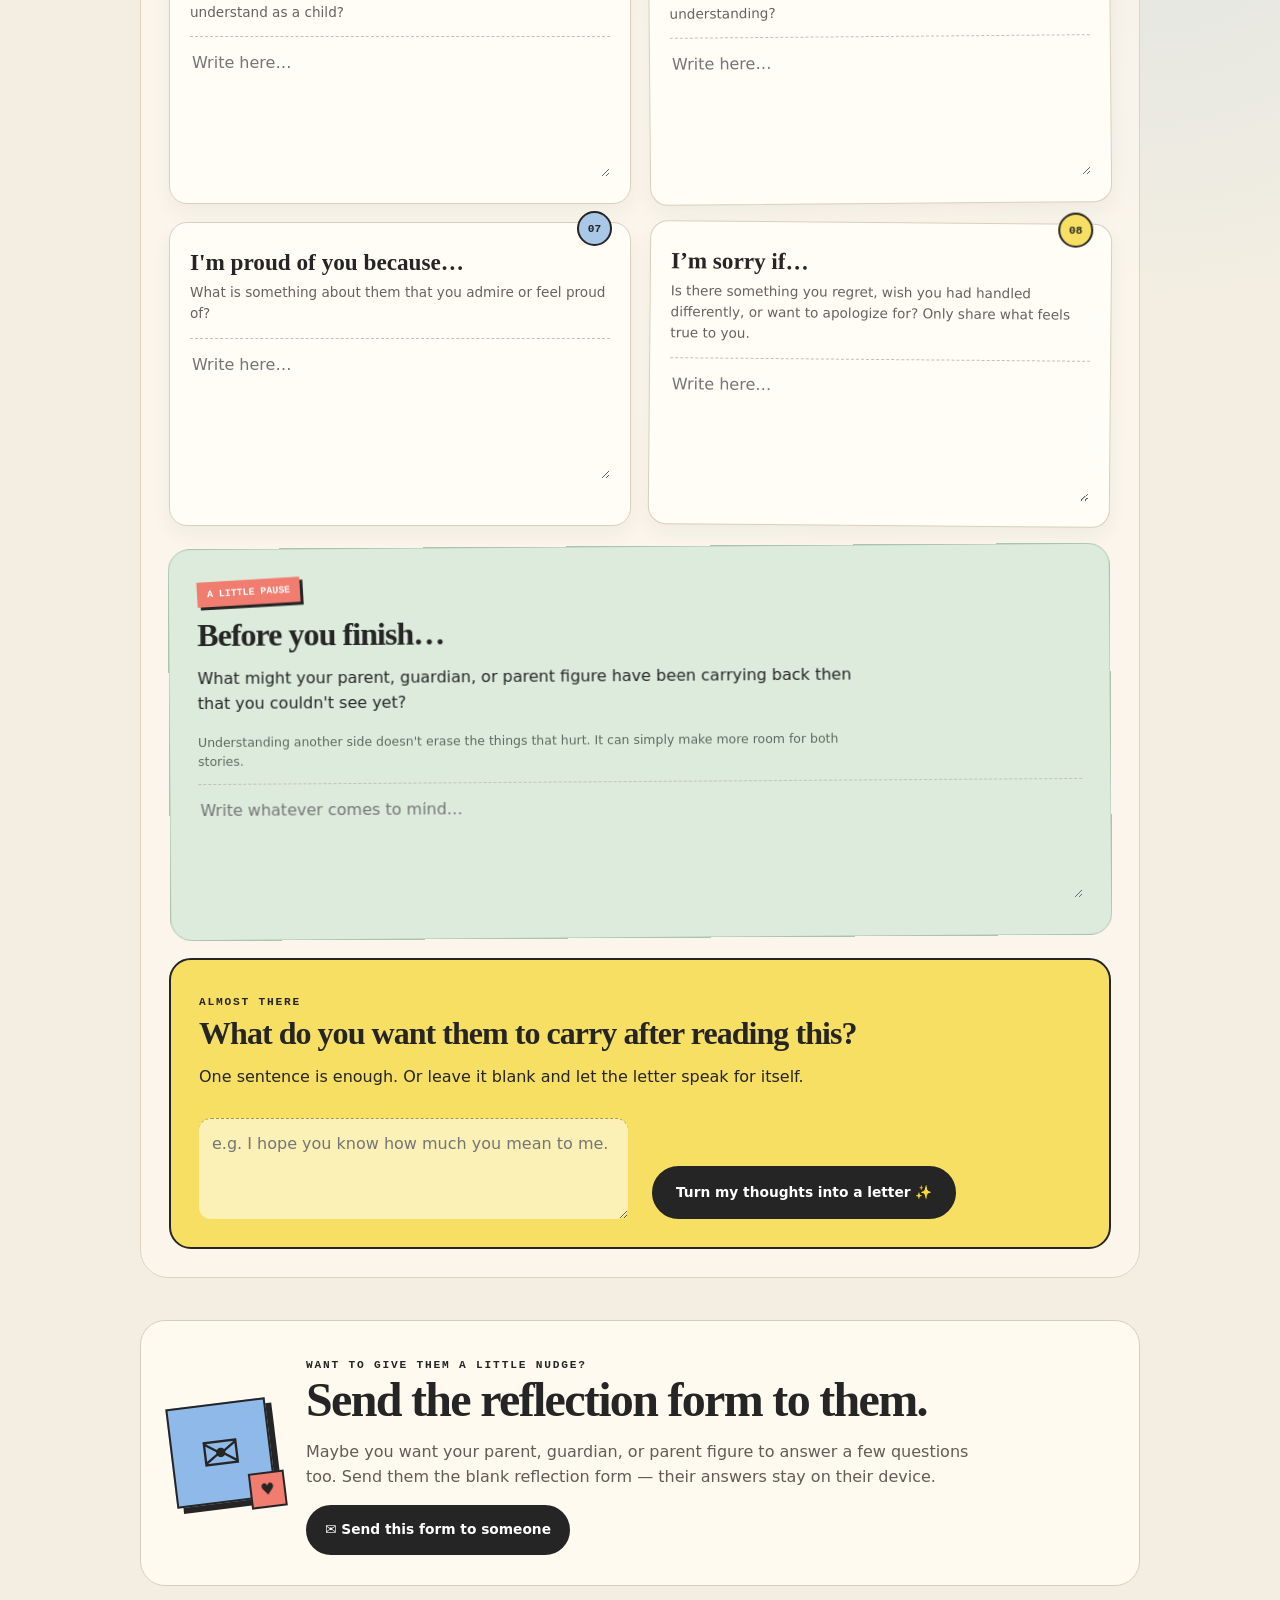
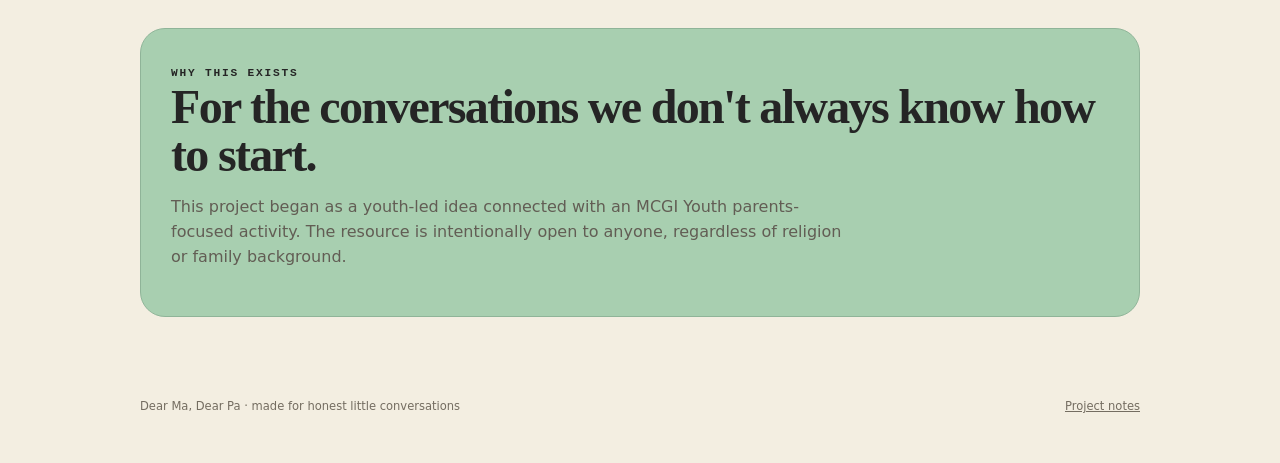
==== commit fa347533: "Remove about-note section from index.html Removed the about-note div from the HTML." ====
--- a/index.html
+++ b/index.html
@@ -146,9 +146,6 @@
         This project began as a youth-led idea connected with an MCGI Youth parents-focused activity.
         The resource is intentionally open to anyone, regardless of religion or family background.
       </p>
-      <div class="about-note" data-i18n="whyNote">
-        You never have to send a letter. Writing it can be enough for today.
-      </div>
     </section>
   </main>
 
--- a/styles.css
+++ b/styles.css
@@ -125,7 +125,6 @@
 .prompt-card:nth-child(5) .prompt-number { background:#f5b6a7; }
 .prompt-card:nth-child(6) .prompt-number { background:#f4cf85; }
 .prompt-card:nth-child(7) .prompt-number { background:#a9c7e7; }
-.prompt-card:nth-child(8) .prompt-number { background:var(--blue); }
 .prompt-title { font:800 1.45rem/1.05 Georgia,serif; margin:4px 0 8px; }
 .prompt-hint { margin:0 0 13px; color:#686359; font-size:.85rem; }
 .prompt-card textarea, .perspective-card textarea, .finish-card textarea {
